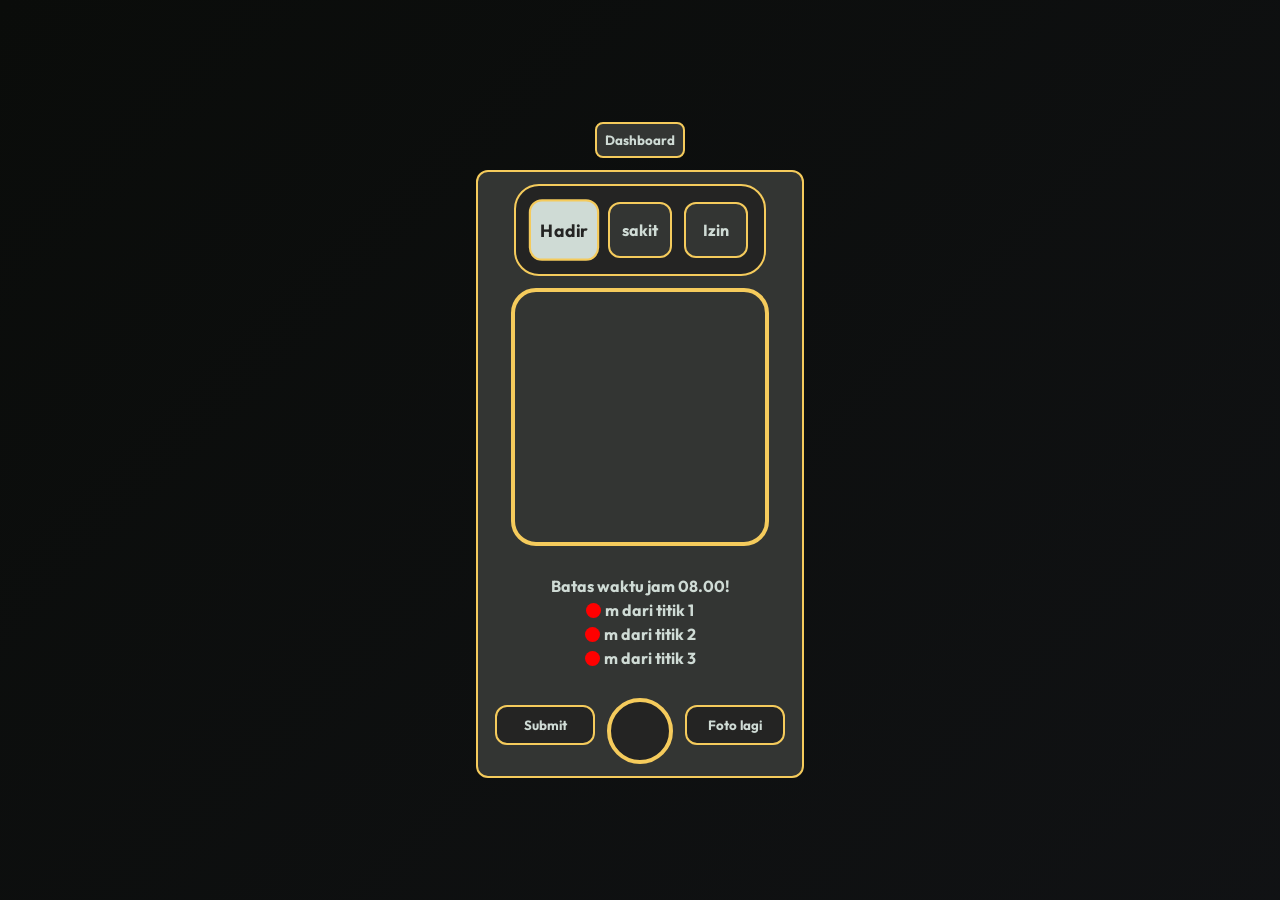
==== KIK-webapp/frontend/absent.html @ 4346534b "sebelum tidur" ====
<!DOCTYPE html>
<html lang="en">
<head>
    <meta charset="UTF-8">
    <meta name="viewport" content="width=device-width, initial-scale=1.0">
    <title>Document</title>
    <link rel="stylesheet" href="css/absen.css">
</head>
<body> 
    <button id="dashboard-page" class="btn">Dashboard</button>
    <main>
        <div id="status_wrap">
            <div class="items active" onclick="show_form('present-area')">
                <p>Hadir</p>
            </div>
            <div class="items" onclick="show_form('nfw-area')">
                <p>sakit</p>
            </div>
            <div class="items" onclick="show_form('excused-area')">
                <p>Izin</p>
            </div>
        </div>
        
        <form id="present-area" class="form">
            <div id="cam_wrapper">
                <canvas id="canvas"></canvas>
                <video id="cam" autoplay playsinline></video>
            </div>
            <div id="time-location-wrap">
                <span class="info-text">Batas waktu jam 08.00!</span>
                <div id="location-from-first-center" class="info-text">
                    <div class="circles">
                    </div>
                    <span class="info-text" id="diff-meter-first"></span><span>m dari titik 1</span>
                </div>
                <div id="location-from-second-center" class="info-text">
                    <div class="circles">
                    </div>
                    <span class="info-text" id="diff-meter-second"></span><span>m dari titik 2</span>
                </div>
                <div id="location-from-third-center" class="info-text">
                    <div class="circles">
                    </div>
                    <span class="info-text" id="diff-meter-third"></span><span>m dari titik 3</span>
                </div>
            </div>
            <div id="btn-wrapper">
                <button id="submit-btn" class="btn">Submit</button>
                <div id="take-photo"></div>
                <button id="rephoto-btn" class="btn">Foto lagi</button>
            </div>
        </form>

        <div id="nfw-area" class="form">
            <textarea class="comment-input" id="nfw-reason" placeholder="Tulis alasanmu..."></textarea>
            <div class="file-upload-wrap">
                <label for="file-note-nfw" class="upload-btn-nfw">
                        Upload surat sakit
                </label>
                <input type="file" id="file-note-nfw" accept="image/*" hidden>
                <p id="file-name-nfw" class="file-name"></p>
            </div>
            <p class="note">Catatan : syarat harus dipenuhi <br><span id="required-link-nfw">Cek syaratnya</span></p>
            <button id="submit-btn" class="btn">Submit</button>
        </div>
        
        <div id="excused-area" class="form">
            <textarea class="comment-input" id="excused-reason" placeholder="Tuils alasanmu..."></textarea>
            <div class="file-upload-wrap">
                <label for="file-note-excused" class="upload-btn-excused">
                    Upload surat izin
                </label>
                <input type="file" id="file-note-excused" accept="image/*" hidden>
                <p id="file-name-excused" class="file-name"></p>
            </div>
            <p class="note">Catatan : syarat harus dipenuhi <br><span id="required-link-excused">Cek syaratnya</span></p>
            <button id="submit-btn" class="btn">Submit</button>
        </div>
    </main>
    <script src="js/absent.js"></script>
    <script src="js/api.js"></script>
</body>
</html>
---- KIK-webapp/frontend/css/absen.css ----
@font-face {
    font-family: 'jetbrains';
    src: url("../assets/fonts/Outfit-Regular.ttf") format("truetype");
    font-weight: normal;
    font-style: normal;

    font-family: 'josefin';
    src: url("../assets/fonts/Outfit-Bold.ttf") format("truetype");
    font-weight: normal;
    font-style: normal;
}

:root {
    --base: #CFDBD5;
    --primary: #333533;
    --surface:  #242423;
    --accents: #F5CB5C;
    --secondary: #E8EDDF;

    --detail: linear-gradient(135deg, #4dbc0d, #3E8914);
    --detail1: linear-gradient(135deg, #4c06d6,#3a0aa9);
    --detail2: linear-gradient(135deg, #e81717, #a50c0c);
    --detail3: linear-gradient(135deg, #f59709, #ca5a0a);
    --detail4: linear-gradient(135deg, #0a0c0a, #242432);
}

* {
    font-family: 'josefin';
}

html {
    font-size: 16px
}

@keyframes background_animation {
    0% { background-position: 0% 50%;}
    50% { background-position: 100% 50%;}
    100% { background-position: 0% 50%;}
}

body {
    display: flex;
    flex-direction: column;
    gap: 12px;
    background: var(--detail4);
    margin: 0;
    height: 100vh;
    animation: background_animation 5s linear infinite;
    background-size: 400% 400%;
    background-repeat: no-repeat;
    justify-content: center;
    align-items: center;
}

@media(min-width: 360px) {
    main {
        display: flex;
        flex-direction: column;
        justify-content: center;
        align-items: center;
        gap: 12px;
        background-color: var(--primary);
        padding: 12px;
        border-radius: 12px;
        border: 2px solid var(--accents)
        
    }

    #dashboard-page {
        background-color: var(--primary);
        color: var(--base);
        padding: 8px;
        border: 2px solid var(--accents);
        border-radius: 8px;
    }

    main #status_wrap {
        display: flex;
        gap: 12px;
        align-items: center;
        border-radius: 25px;
        background:  var(--surface);
        padding: 16px;
        border: 2px solid var(--accents);
    }

    main #status_wrap .items {
        flex-grow: 1 ;
        color: var(--base);
        display: flex;
        flex-direction: column;
        align-items: center;
        border-radius: 12px;
        background-color: var(--primary);
        border: 2px solid var(--accents);
        min-width: 60px;
        transition: 0.5s ease;
        transform: scaleX(1);
    }
    
    main #status_wrap .items.active {
        background: var(--base);
        transform: scaleX(1.1);
        transform: scale(1.1);
        color: var(--surface);
        transition: 0.5s ease;
    }

    main #btn-wrapper {
        display: flex;
        flex-direction: row;
        gap: 12px;
        align-items: center;
        justify-content: center;       
    }

    main #take-photo {
        display: flex;
        background-color: var(--surface);
        min-width: 50px;
        min-height: 50px;
        border-radius: 50%;
        padding: 4px;
        border: 4px solid var(--accents);
    }

    main #take-photo:active {
        background-color: var(--base);
    }





    main #present-area {
        display: flex;
        min-height: 400px;
        min-width: 300px;
        flex-direction: column;
        gap: 30px;
        justify-content: center;
        align-items: center;
    }
    
    main #cam_wrapper canvas {
        display: none;
        flex-direction: column;
        justify-content: center;
        align-items: center;
        position: relative;
        color: white;
        aspect-ratio: 1 / 1;
        max-width: 250px;
        object-fit: cover;
        transform: scaleX(-1);
        border-radius: 25px;
        border: 4px solid var(--accents);
    }

    main #cam_wrapper video {
        display: flex;
        color: white;
        aspect-ratio: 1 / 1;
        max-width: 250px;
        object-fit: cover;
        transform: scaleX(-1);
        border-radius: 25px;
        border: 4px solid var(--accents);
    }

    main #present-area #absent-btn {
        background-color: var(--surface);
    }

    main #time-location-wrap {
        display: flex;
        flex-direction: column;
        align-items: center;
        justify-content: center;
        gap: 4px;
        min-width: 250px;
    }
    
    
    main .info-text {
        display: flex;
        flex-direction: row;
        gap: 2px;
        align-items: center;
        color: var(--base);
        text-decoration: none;
    }

    .circles{
        width: 15px;
        height: 15px;
        background-color: red;
        border-radius: 50%;
    }


/*  */


    main #nfw-area {
        display: none;
        margin: 12px;
        flex-direction: column;
        gap: 2px;
        justify-content: center;
        align-items: center;
    }

    main textarea {
        margin: 12px;
        padding: 12px;
        min-width: 200px;
        background-color: var(--surface);
        min-height: 80px;
        max-width: 250px;
        max-height: 325px;
        outline: none;
        border: 2px solid var(--accents);
        color: var(--base);
        border-radius: 12px;
    }

    main textarea::placeholder {
        color: var(--base);
    }

    main .file-upload-wrap {
        border: 2px dashed var(--accents);
        border-radius: 12px;
        display: flex;
        flex-direction: column;
        justify-content: center;
        align-items: center;
        min-width: 250px;
        min-height: 150px;
        max-width: 250px;
        gap: 0;
    }

    main #nfw-area .upload-btn-nfw {
        text-align: center;
        color: var(--base);
        background-color: var(--surface);
        padding: 4px;
        border: 2px solid var(--accents);
        border-radius: 12px;
        max-width: 100px;
        cursor: pointer;
        margin-bottom: auto;
        margin-top: 12px ;
    }
    
    main .file-name {
        text-align: center;
        color: var(--base);
        padding: 0;
    }

    
    main .note {
        border-top: 1px solid var(--accents);
        padding: 12px;
        color: var(--base);
        text-align: center;
        max-width: 250px;
    }

    main #nfw-area span,
    main #excused-area span {
        color: var(--base);
        text-decoration: underline;
    }
    main #nfw-area span:active,
    main #excused-area span:active{
        color: blue;
        text-decoration: underline;
        cursor: pointer;
    }

    main .btn {
        background-color: var(--surface);
        min-width: 100px;
        min-height: 40px;
        border-radius: 12px;
        border: 2px solid var(--accents);
        color: var(--base);
        margin-bottom: 12px ;
    }

    main .btn:active {
        background-color: var(--base);
        color: var(--surface);
    }





    main #excused-area {
        display: none;
        margin: 12px;
        flex-direction: column;
        gap: 2px;
        justify-content: center;
        align-items: center;
    }

    main #excused-area .upload-btn-excused {
        display: flex;
        text-align: center;
        color: var(--base);
        padding: 4px;
        border: 2px solid var(--accents);
        background-color: var(--surface);
        margin-bottom: auto;
        margin-top: 12px;
        max-width: 100px;
        border-radius: 12px;
    }
}
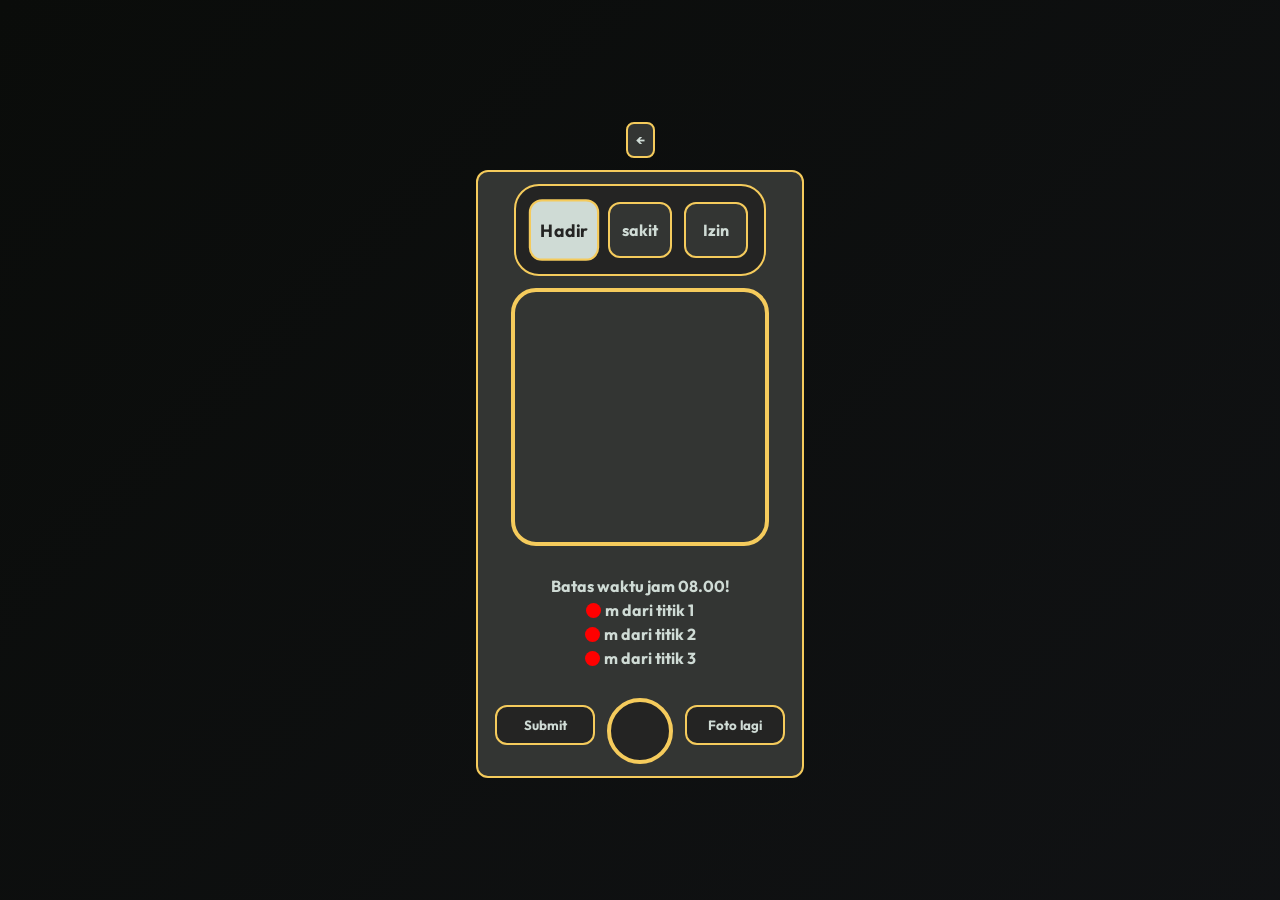
==== commit 7ddfd26c: "h-3" ====
--- a/KIK-webapp/frontend/absent.html
+++ b/KIK-webapp/frontend/absent.html
@@ -7,7 +7,7 @@
     <link rel="stylesheet" href="css/absen.css">
 </head>
 <body> 
-    <button id="dashboard-page" class="btn">Dashboard</button>
+    <button id="dashboard-page" class="btn">←</button>
     <main>
         <div id="status_wrap">
             <div class="items active" onclick="show_form('present-area')">
@@ -29,23 +29,23 @@
             <div id="time-location-wrap">
                 <span class="info-text">Batas waktu jam 08.00!</span>
                 <div id="location-from-first-center" class="info-text">
-                    <div class="circles">
+                    <div class="circles" id="c1">
                     </div>
                     <span class="info-text" id="diff-meter-first"></span><span>m dari titik 1</span>
                 </div>
                 <div id="location-from-second-center" class="info-text">
-                    <div class="circles">
+                    <div class="circles" id="c2">
                     </div>
                     <span class="info-text" id="diff-meter-second"></span><span>m dari titik 2</span>
                 </div>
                 <div id="location-from-third-center" class="info-text">
-                    <div class="circles">
+                    <div class="circles" id="c3">
                     </div>
                     <span class="info-text" id="diff-meter-third"></span><span>m dari titik 3</span>
                 </div>
             </div>
             <div id="btn-wrapper">
-                <button id="submit-btn" class="btn">Submit</button>
+                <button id="submit-btn-present" class="btn">Submit</button>
                 <div id="take-photo"></div>
                 <button id="rephoto-btn" class="btn">Foto lagi</button>
             </div>
@@ -55,22 +55,22 @@
             <textarea class="comment-input" id="nfw-reason" placeholder="Tulis alasanmu..."></textarea>
             <div class="file-upload-wrap">
                 <label for="file-note-nfw" class="upload-btn-nfw">
-                        Upload surat sakit
+                        foto surat sakit
                 </label>
                 <input type="file" id="file-note-nfw" accept="image/*" hidden>
                 <p id="file-name-nfw" class="file-name"></p>
             </div>
             <p class="note">Catatan : syarat harus dipenuhi <br><span id="required-link-nfw">Cek syaratnya</span></p>
-            <button id="submit-btn" class="btn">Submit</button>
+            <button id="submit-btn-nfw" class="btn">Submit</button>
         </div>
         
         <div id="excused-area" class="form">
             <textarea class="comment-input" id="excused-reason" placeholder="Tuils alasanmu..."></textarea>
             <div class="file-upload-wrap">
                 <label for="file-note-excused" class="upload-btn-excused">
-                    Upload surat izin
+                        foto surat izin
                 </label>
-                <input type="file" id="file-note-excused" accept="image/*" hidden>
+                <input type="file" id="file-note-excused" accept="image/jpeg" hidden>
                 <p id="file-name-excused" class="file-name"></p>
             </div>
             <p class="note">Catatan : syarat harus dipenuhi <br><span id="required-link-excused">Cek syaratnya</span></p>
--- a/KIK-webapp/frontend/css/absen.css
+++ b/KIK-webapp/frontend/css/absen.css
@@ -191,7 +191,19 @@
         text-decoration: none;
     }
 
-    .circles{
+    #c1{
+        width: 15px;
+        height: 15px;
+        background-color: red;
+        border-radius: 50%;
+    }
+    #c2{
+        width: 15px;
+        height: 15px;
+        background-color: red;
+        border-radius: 50%;
+    }
+    #c3{
         width: 15px;
         height: 15px;
         background-color: red;
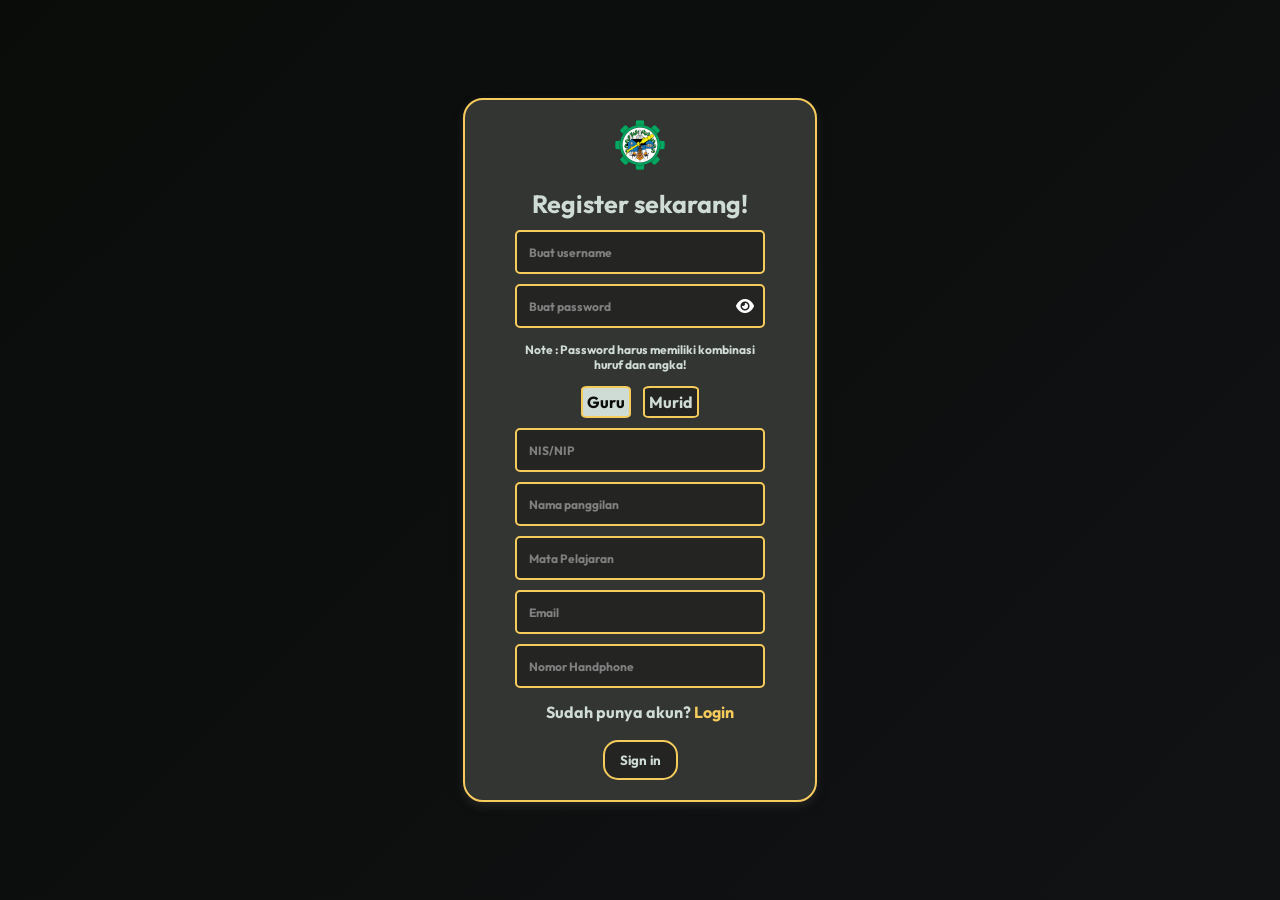
==== commit 80bf2d53: "FINALLYYYYYYYY" ====
--- a/KIK-webapp/frontend/absent.html
+++ b/KIK-webapp/frontend/absent.html
@@ -8,13 +8,13 @@
 </head>
 <body> 
     <button id="dashboard-page" class="btn">←</button>
-    <main>
+    <main id="main-container">
         <div id="status_wrap">
             <div class="items active" onclick="show_form('present-area')">
                 <p>Hadir</p>
             </div>
             <div class="items" onclick="show_form('nfw-area')">
-                <p>sakit</p>
+                <p>Sakit</p>
             </div>
             <div class="items" onclick="show_form('excused-area')">
                 <p>Izin</p>
@@ -74,9 +74,21 @@
                 <p id="file-name-excused" class="file-name"></p>
             </div>
             <p class="note">Catatan : syarat harus dipenuhi <br><span id="required-link-excused">Cek syaratnya</span></p>
-            <button id="submit-btn" class="btn">Submit</button>
+            <button id="submit-btn-exc" class="btn">Submit</button>
         </div>
     </main>
+
+    <div id="dialog-after-absent">
+        <img src="assets/icon/circle-check-solid.png" alt="check">
+        <span>kehadiranmu sudah dicatat</span>
+        <a href="dashboard.html">kembali ke dashboard</a>
+    </div>
+    
+    <div id="dialog-weekend">
+        <img src="assets/icon/calendar-days-solid.png" alt="">
+        <span>Ini hari libur jadi gak usah absen</span>
+        <a href="dashboard.html">kembali ke dashboard</a>
+    </div>
     <script src="js/absent.js"></script>
     <script src="js/api.js"></script>
 </body>
--- a/KIK-webapp/frontend/css/absen.css
+++ b/KIK-webapp/frontend/css/absen.css
@@ -22,20 +22,40 @@
     --detail2: linear-gradient(135deg, #e81717, #a50c0c);
     --detail3: linear-gradient(135deg, #f59709, #ca5a0a);
     --detail4: linear-gradient(135deg, #0a0c0a, #242432);
-}
-
-* {
-    font-family: 'josefin';
-}
-
-html {
-    font-size: 16px
+        --detail5: linear-gradient(135deg, #2C8C99, #226973);
+    --detail6: linear-gradient(135deg, #EE4266, #96263f);
+    --detail7: linear-gradient(135deg, #23a068, #0c6d31);
 }
 
 @keyframes background_animation {
     0% { background-position: 0% 50%;}
     50% { background-position: 100% 50%;}
     100% { background-position: 0% 50%;}
+}
+
+* {
+    font-family: 'josefin';
+}
+
+html {
+    font-size: 16px
+}
+
+
+@keyframes slide_in {
+    from {
+        transform: translateY(50%);
+    } to {
+        transform: translateY(0%);
+    }
+}
+
+@keyframes fade_in {
+    from {
+        opacity: 0;
+    } to {
+        opacity: 100;
+    }
 }
 
 body {
@@ -54,7 +74,7 @@
 
 @media(min-width: 360px) {
     main {
-        display: flex;
+        display: none;
         flex-direction: column;
         justify-content: center;
         align-items: center;
@@ -310,9 +330,6 @@
     }
 
 
-
-
-
     main #excused-area {
         display: none;
         margin: 12px;
@@ -334,4 +351,85 @@
         max-width: 100px;
         border-radius: 12px;
     }
+
+    #dialog-after-absent {
+        display: none;
+        color: var(--base);
+        flex-direction:column;
+        padding: 12px;
+        justify-content: center;
+        align-items: center;
+        background: var(--detail);
+        border: 2px solid #3E8914;
+        animation: slide_in 0.5s ease, fade_in 1s ease;
+        border-radius: 25px;
+        min-width: 200px;
+        gap: 12px;
+        min-height: 200px;
+        max-width: 300px;
+        max-height: 300px;
+    }
+
+    #dialog-after-absent img {
+        max-width: 100px;
+        border-radius: 50%;
+        border: 2px solid #4dbc0d;
+        padding: 2px;
+    }
+
+    #dialog-after-absent span {
+        border-top: 2px solid white;
+        padding: 2px;
+    }
+
+    #dialog-after-absent a {
+        text-decoration: none;
+        color: var(--base);
+    }
+
+    #dialog-after-absent a:active {
+        text-decoration: underline;
+        color: blue;
+        cursor: progress;
+    }
+    
+    #dialog-weekend {
+        display: flex;
+        color: var(--base);
+        flex-direction:column;
+        padding: 12px;
+        justify-content: center;
+        align-items: center;
+        background: var(--detail5);
+        border: 2px solid #3fccde;
+        animation: slide_in 0.5s ease, fade_in 1s ease;
+        border-radius: 25px;
+        min-width: 200px;
+        gap: 12px;
+        min-height: 200px;
+        max-width: 300px;
+        max-height: 300px;
+    }
+    
+    #dialog-weekend img {
+        max-width: 100px;
+        border-radius: 50%;
+        border: 2px solid #3fccde;
+        padding: 2px;
+    }
+
+    #dialog-weekend span {
+        border-top: 2px solid white;
+        padding: 2px;
+    }
+
+    #dialog-weekend a {
+        text-decoration: none;
+        color: var(--base);
+    }
+
+    #dialog-weekend a:active {
+        text-decoration: underline;
+        cursor: progress;
+    }
 }
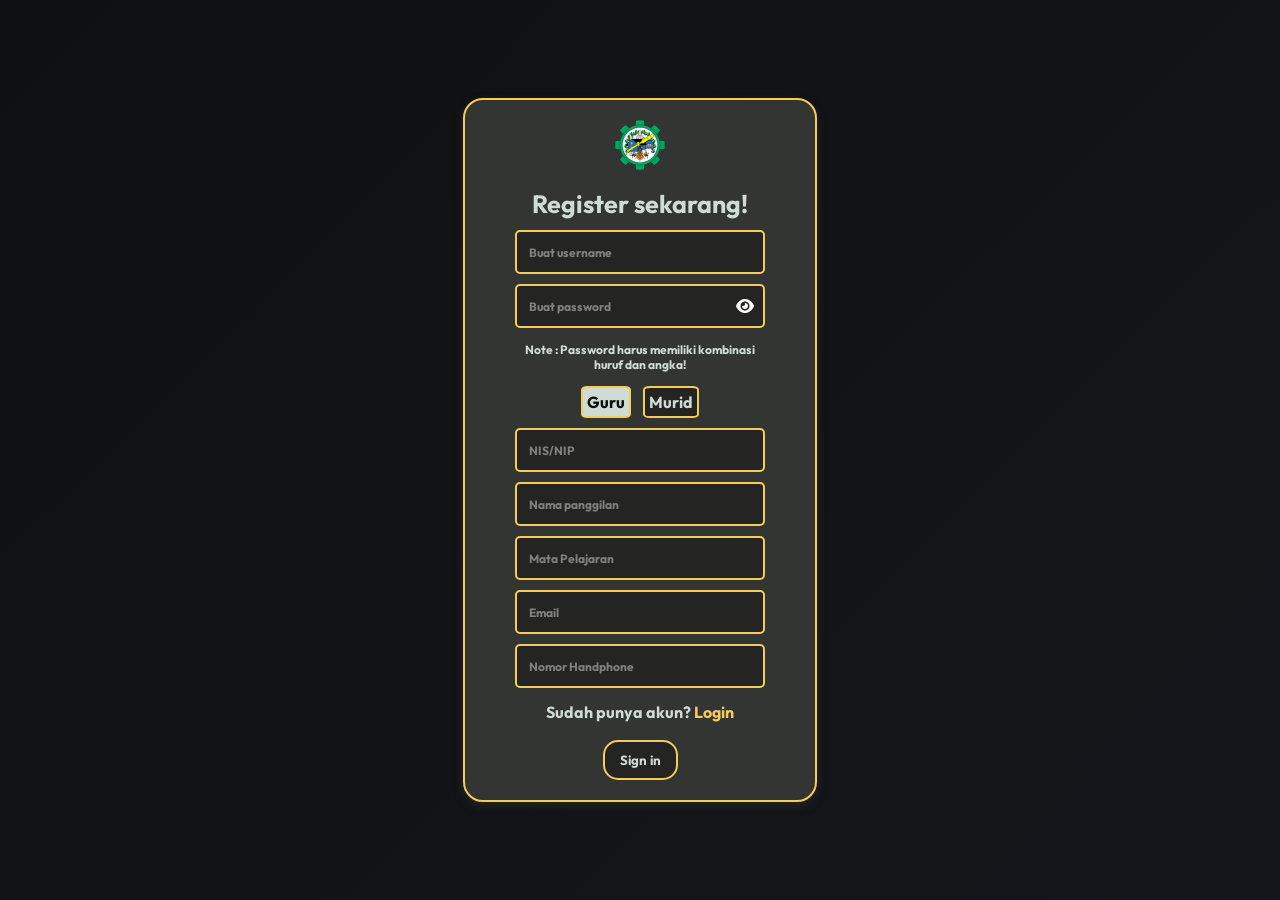
==== commit a9170e9f: "final" ====
--- a/KIK-webapp/frontend/absent.html
+++ b/KIK-webapp/frontend/absent.html
@@ -3,7 +3,7 @@
 <head>
     <meta charset="UTF-8">
     <meta name="viewport" content="width=device-width, initial-scale=1.0">
-    <title>Document</title>
+    <title>Absen</title>
     <link rel="stylesheet" href="css/absen.css">
 </head>
 <body> 
--- a/KIK-webapp/frontend/css/absen.css
+++ b/KIK-webapp/frontend/css/absen.css
@@ -394,7 +394,7 @@
     }
     
     #dialog-weekend {
-        display: flex;
+        display: none;
         color: var(--base);
         flex-direction:column;
         padding: 12px;
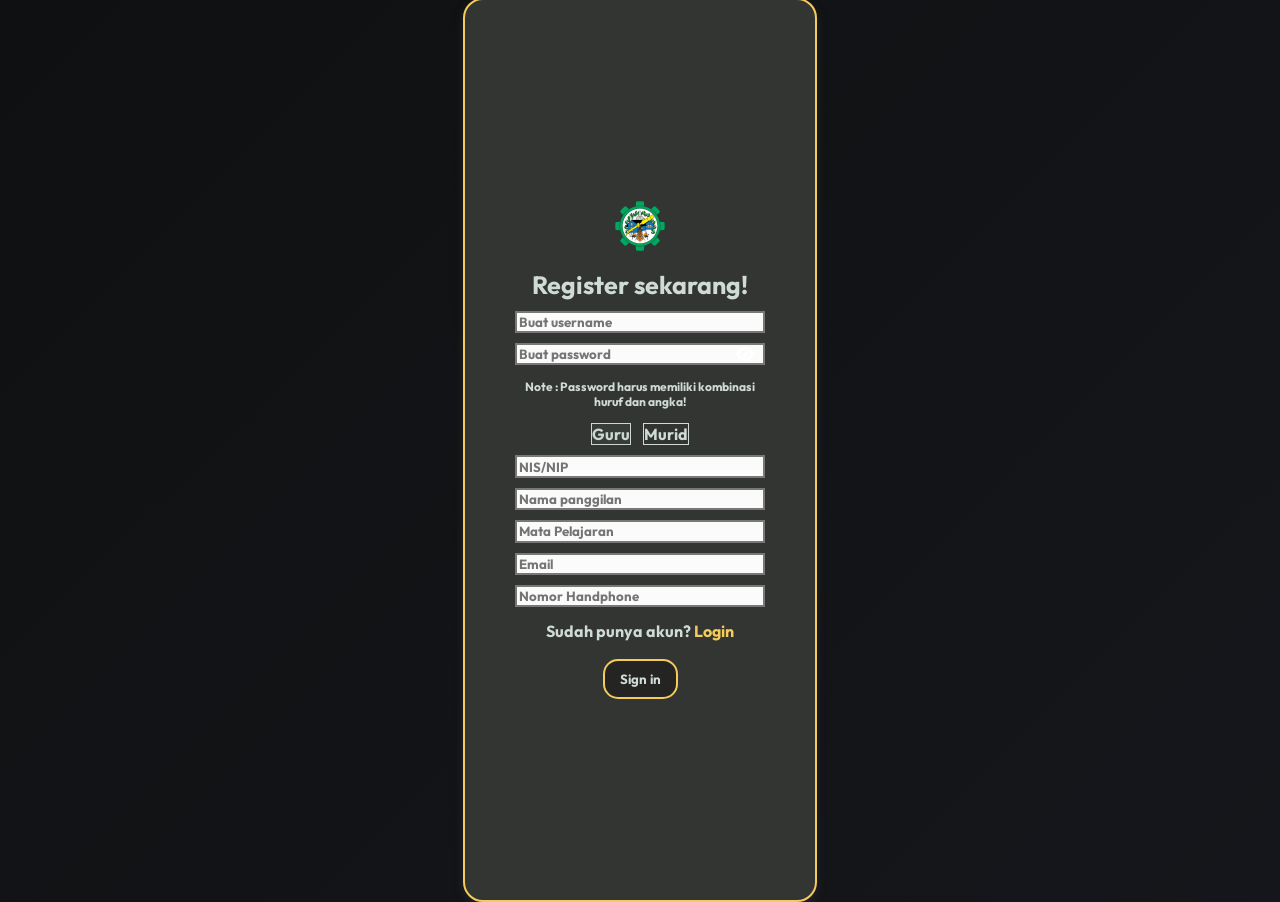
==== commit bf406793: "final" ====
--- a/KIK-webapp/frontend/absent.html
+++ b/KIK-webapp/frontend/absent.html
@@ -78,13 +78,23 @@
         </div>
     </main>
 
-    <div id="dialog-after-absent">
+    <div id="dialog-after-absent" class="dialog">
         <img src="assets/icon/circle-check-solid.png" alt="check">
         <span>kehadiranmu sudah dicatat</span>
         <a href="dashboard.html">kembali ke dashboard</a>
     </div>
+    <div id="dialog-pending" class="dialog">
+        <img src="assets/icon/hourglass-half-solid.png" alt="check">
+        <span>kehadiran Anda dalam proses</span>
+        <a>Silahkan Menunggu sebentar</a>
+    </div>
+    <div id="dialog-error" class="dialog">
+        <img src="assets/icon/circle-exclamation-solid.png" alt="check">
+        <span id="message">ada kesalahan pada sistem</span>
+        <a>Silahkan Refresh halaman ini</a>
+    </div>
     
-    <div id="dialog-weekend">
+    <div id="dialog-weekend" class="dialog">
         <img src="assets/icon/calendar-days-solid.png" alt="">
         <span>Ini hari libur jadi gak usah absen</span>
         <a href="dashboard.html">kembali ke dashboard</a>
--- a/KIK-webapp/frontend/css/absen.css
+++ b/KIK-webapp/frontend/css/absen.css
@@ -22,7 +22,7 @@
     --detail2: linear-gradient(135deg, #e81717, #a50c0c);
     --detail3: linear-gradient(135deg, #f59709, #ca5a0a);
     --detail4: linear-gradient(135deg, #0a0c0a, #242432);
-        --detail5: linear-gradient(135deg, #2C8C99, #226973);
+    --detail5: linear-gradient(135deg, #2C8C99, #226973);
     --detail6: linear-gradient(135deg, #EE4266, #96263f);
     --detail7: linear-gradient(135deg, #23a068, #0c6d31);
 }
@@ -377,7 +377,21 @@
         padding: 2px;
     }
 
-    #dialog-after-absent span {
+    #dialog-pending img {
+        max-width: 100px;
+        border-radius: 50%;
+        border: 2px solid orange;
+        padding: 4px;
+    }
+
+    #dialog-error img {
+        max-width: 100px;
+        border-radius: 50%;
+        border: 2px solid red;
+        padding: 2px;
+    }
+
+    .dialog span {
         border-top: 2px solid white;
         padding: 2px;
     }
@@ -411,6 +425,42 @@
         max-height: 300px;
     }
     
+    #dialog-pending {
+        display: none;
+        color: var(--base);
+        flex-direction:column;
+        padding: 12px;
+        justify-content: center;
+        align-items: center;
+        background: var(--detail3);
+        border: 2px solid orange;
+        animation: slide_in 0.5s ease, fade_in 1s ease;
+        border-radius: 25px;
+        min-width: 200px;
+        gap: 12px;
+        min-height: 200px;
+        max-width: 300px;
+        max-height: 300px;
+    }
+
+    #dialog-error {
+        display: none;
+        color: var(--base);
+        flex-direction:column;
+        padding: 12px;
+        justify-content: center;
+        align-items: center;
+        background: var(--detail2);
+        border: 2px solid red;
+        animation: slide_in 0.5s ease, fade_in 1s ease;
+        border-radius: 25px;
+        min-width: 200px;
+        gap: 12px;
+        min-height: 200px;
+        max-width: 300px;
+        max-height: 300px;
+    }
+    
     #dialog-weekend img {
         max-width: 100px;
         border-radius: 50%;
@@ -432,4 +482,9 @@
         text-decoration: underline;
         cursor: progress;
     }
+
+    .dialog img {
+        max-width: 100px;
+        border-radius: 50%;
+    }
 }
